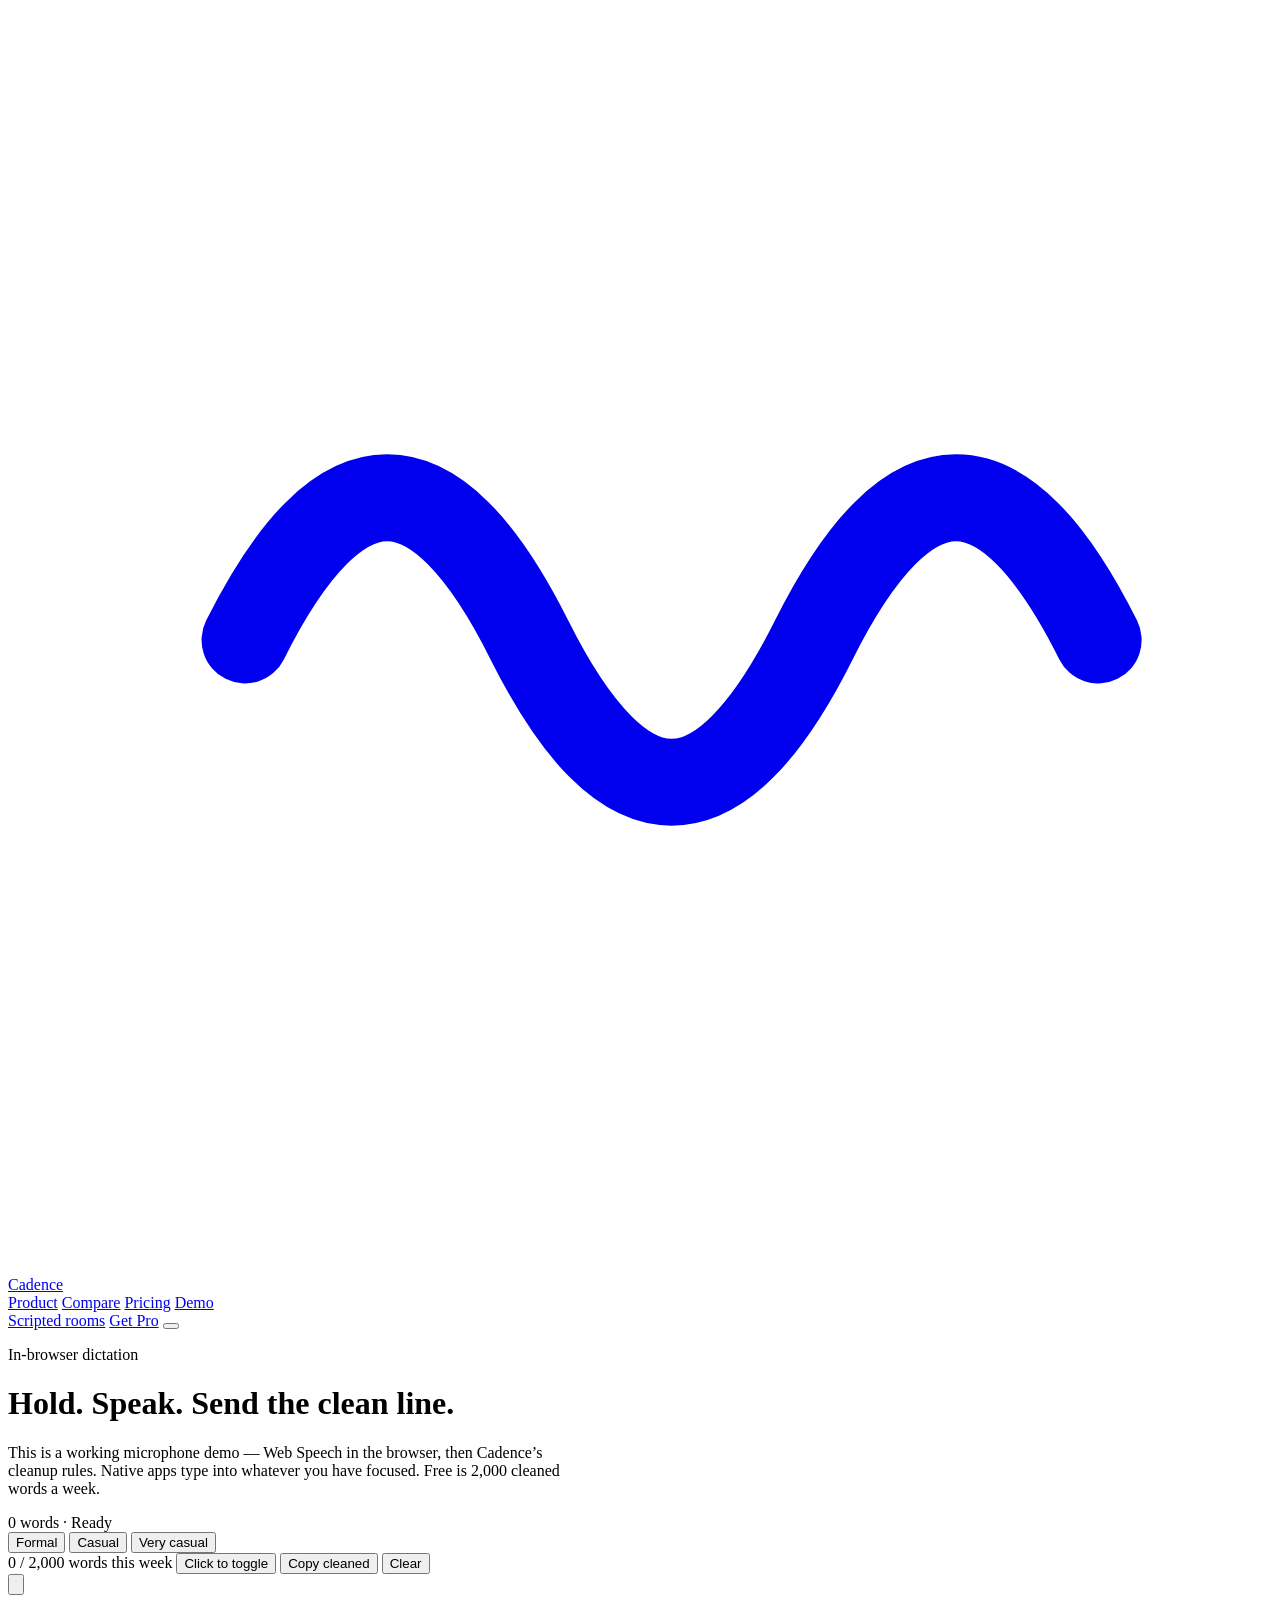
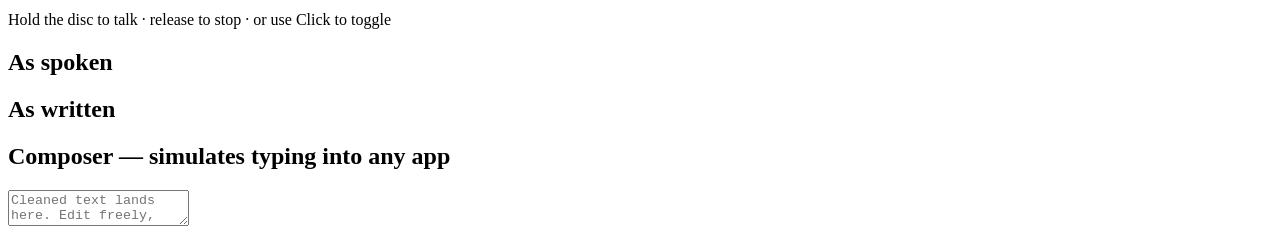
==== app.html @ e3aa8e5d "Add Cadence app, demo, and checkout pages" ====
<!DOCTYPE html>
<html lang="en">
<head>
  <meta charset="utf-8" />
  <meta name="viewport" content="width=device-width, initial-scale=1" />
  <title>Cadence App — Hold to talk</title>
  <meta name="description" content="Hold to talk. Cadence cleans filler, corrections, and repeats, then types the line you meant." />
  <link rel="icon" href="favicon.svg" type="image/svg+xml" />
  <link rel="preconnect" href="https://fonts.googleapis.com" />
  <link rel="preconnect" href="https://fonts.gstatic.com" crossorigin />
  <link href="https://fonts.googleapis.com/css2?family=Fraunces:ital,opsz,wght@0,9..144,400;0,9..144,500;1,9..144,400;1,9..144,520&family=Outfit:wght@300;400;500;560;600&display=swap" rel="stylesheet" />
  <link rel="stylesheet" href="styles.css" />
</head>
<body class="app-body">
  <header class="nav" id="nav">
    <div class="nav-inner">
      <a class="brand" href="index.html">
        <svg class="brand-mark" viewBox="0 0 32 32" fill="none" aria-hidden="true"><path d="M6 16c2.4-4.8 4.8-4.8 7.2 0s4.8 4.8 7.2 0 4.8-4.8 7.2 0" stroke="currentColor" stroke-width="2.2" stroke-linecap="round"/></svg>
        Cadence
      </a>
      <nav class="nav-links">
        <a href="index.html#product">Product</a>
        <a href="compare.html">Compare</a>
        <a href="pricing.html">Pricing</a>
        <a href="demo.html">Demo</a>
      </nav>
      <div class="nav-cta">
        <a class="btn btn-ghost btn-sm" href="demo.html">Scripted rooms</a>
        <a class="btn btn-ink btn-sm" href="checkout.html">Get Pro</a>
        <button class="nav-toggle" type="button" aria-label="Menu"><span></span></button>
      </div>
    </div>
  </header>

  <div class="app-shell">
    <div class="app-head">
      <div>
        <p class="kicker">In-browser dictation</p>
        <h1>Hold. Speak. Send the clean line.</h1>
        <p class="muted" style="margin-top:8px;max-width:36rem">This is a working microphone demo — Web Speech in the browser, then Cadence’s cleanup rules. Native apps type into whatever you have focused. Free is 2,000 cleaned words a week.</p>
      </div>
      <div class="stats"><span id="word-count">0 words</span> · <span id="app-status">Ready</span></div>
    </div>

    <div id="app-banner" class="banner" hidden></div>

    <div class="app-toolbar">
      <div class="tone-pills">
        <button type="button" data-app-tone="formal">Formal</button>
        <button type="button" class="is-on" data-app-tone="casual">Casual</button>
        <button type="button" data-app-tone="very">Very casual</button>
      </div>
      <div class="toolbar-end">
        <span class="plan-chip" id="plan-chip" aria-live="polite">0 / 2,000 words this week</span>
        <button class="btn btn-ghost btn-sm" id="toggle-listen" type="button">Click to toggle</button>
        <button class="btn btn-ghost btn-sm" id="copy-btn" type="button">Copy cleaned</button>
        <button class="btn btn-ghost btn-sm" id="clear-btn" type="button">Clear</button>
      </div>
    </div>

    <div class="mic-wrap">
      <button class="mic" id="mic" type="button" aria-label="Hold to talk">
        <svg viewBox="0 0 24 24" fill="none" stroke="currentColor" stroke-width="1.7">
          <rect x="9" y="3" width="6" height="11" rx="3"/>
          <path d="M5 11a7 7 0 0 0 14 0"/>
          <path d="M12 18v3"/>
        </svg>
      </button>
      <p class="fine">Hold the disc to talk · release to stop · or use Click to toggle</p>
    </div>

    <div class="app-grid">
      <section class="pane">
        <h2>As spoken</h2>
        <div id="raw-out" class="out"></div>
      </section>
      <section class="pane">
        <h2>As written</h2>
        <div id="clean-out" class="out"></div>
      </section>
    </div>

    <section class="pane" style="margin-top:16px">
      <h2>Composer — simulates typing into any app</h2>
      <textarea id="composer" class="composer" placeholder="Cleaned text lands here. Edit freely, then copy."></textarea>
    </section>
  </div>

  <dialog id="paywall" class="paywall" aria-labelledby="paywall-title">
    <button type="button" class="paywall-close" id="paywall-close" aria-label="Close">×</button>
    <p class="kicker">Free plan</p>
    <h2 id="paywall-title">You've used this week's free words</h2>
    <p class="paywall-body" id="paywall-body">The 2,000-word weekly allowance is used up. The counter resets next Monday. Start a 14-day Pro trial or go to checkout — both unlock unlimited dictation.</p>
    <p class="paywall-remain" id="paywall-remain"></p>
    <div class="paywall-actions">
      <button type="button" class="btn btn-ink" id="paywall-trial">Start 14-day Pro trial</button>
      <a class="btn btn-ghost" id="paywall-checkout" href="checkout.html">Go to checkout</a>
    </div>
    <p class="fine" style="margin-top:16px">Trial is local on this browser for now. No card is charged until Stripe is connected.</p>
  </dialog>

  <script src="config.js"></script>
  <script src="billing.js"></script>
  <script src="app.js"></script>
  <script src="site.js"></script>
</body>
</html>
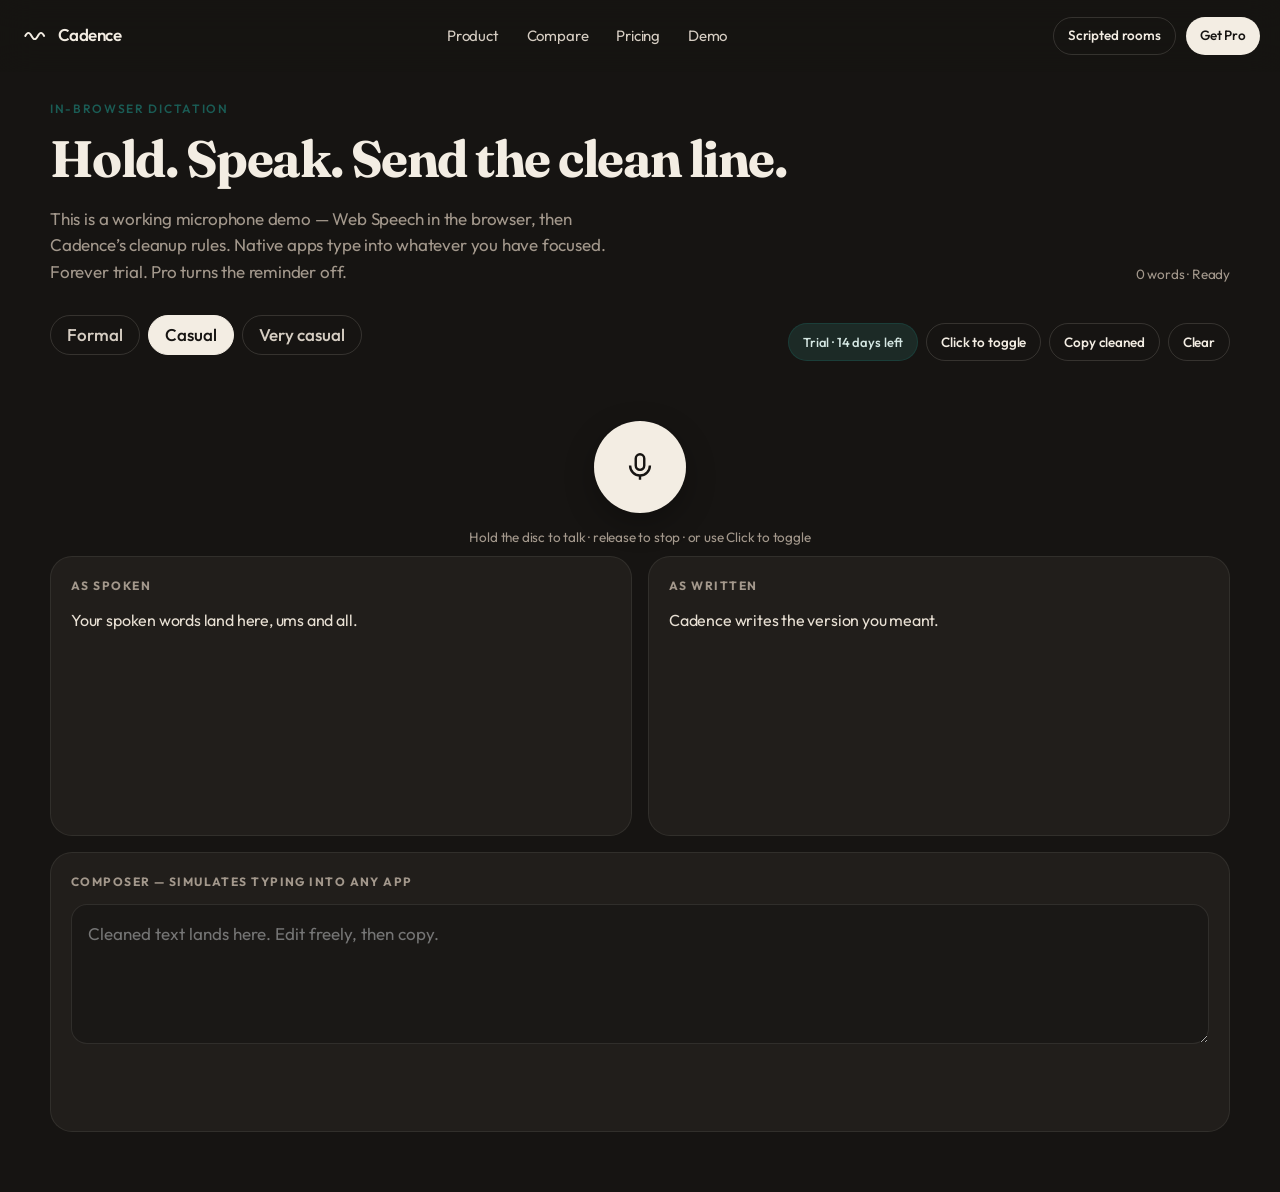
==== commit e0db13f7: "chore: save XPS13 Cadence desktop copy before laptop format" ====
--- a/app.html
+++ b/app.html
@@ -37,7 +37,7 @@
       <div>
         <p class="kicker">In-browser dictation</p>
         <h1>Hold. Speak. Send the clean line.</h1>
-        <p class="muted" style="margin-top:8px;max-width:36rem">This is a working microphone demo — Web Speech in the browser, then Cadence’s cleanup rules. Native apps type into whatever you have focused. Free is 2,000 cleaned words a week.</p>
+        <p class="muted" style="margin-top:8px;max-width:36rem">This is a working microphone demo — Web Speech in the browser, then Cadence’s cleanup rules. Native apps type into whatever you have focused. Forever trial. Pro turns the reminder off.</p>
       </div>
       <div class="stats"><span id="word-count">0 words</span> · <span id="app-status">Ready</span></div>
     </div>
@@ -51,7 +51,7 @@
         <button type="button" data-app-tone="very">Very casual</button>
       </div>
       <div class="toolbar-end">
-        <span class="plan-chip" id="plan-chip" aria-live="polite">0 / 2,000 words this week</span>
+        <span class="plan-chip" id="plan-chip" aria-live="polite">Trial · unlimited</span>
         <button class="btn btn-ghost btn-sm" id="toggle-listen" type="button">Click to toggle</button>
         <button class="btn btn-ghost btn-sm" id="copy-btn" type="button">Copy cleaned</button>
         <button class="btn btn-ghost btn-sm" id="clear-btn" type="button">Clear</button>
@@ -88,15 +88,15 @@
 
   <dialog id="paywall" class="paywall" aria-labelledby="paywall-title">
     <button type="button" class="paywall-close" id="paywall-close" aria-label="Close">×</button>
-    <p class="kicker">Free plan</p>
-    <h2 id="paywall-title">You've used this week's free words</h2>
-    <p class="paywall-body" id="paywall-body">The 2,000-word weekly allowance is used up. The counter resets next Monday. Start a 14-day Pro trial or go to checkout — both unlock unlimited dictation.</p>
+    <p class="kicker">Reminder</p>
+    <h2 id="paywall-title">Your Cadence trial has ended</h2>
+    <p class="paywall-body" id="paywall-body">You can keep talking. Nothing is locked. Pro just turns off this reminder.</p>
     <p class="paywall-remain" id="paywall-remain"></p>
     <div class="paywall-actions">
-      <button type="button" class="btn btn-ink" id="paywall-trial">Start 14-day Pro trial</button>
-      <a class="btn btn-ghost" id="paywall-checkout" href="checkout.html">Go to checkout</a>
+      <button type="button" class="btn btn-ink" id="paywall-dismiss">Close — keep using</button>
+      <a class="btn btn-ghost" id="paywall-checkout" href="checkout.html">Buy Pro</a>
     </div>
-    <p class="fine" style="margin-top:16px">Trial is local on this browser for now. No card is charged until Stripe is connected.</p>
+    <p class="fine" style="margin-top:16px">Close this anytime. The mic still works.</p>
   </dialog>
 
   <script src="config.js"></script>
--- a/styles.css
+++ b/styles.css
@@ -0,0 +1,1132 @@
+/* Cadence — warm editorial marketing + product chrome */
+:root {
+  --page: #F3EDE3;
+  --page-2: #EBE4D6;
+  --ink: #1B1916;
+  --ink-soft: #3A352F;
+  --muted: #6E675E;
+  --faint: #968E84;
+  --sand: #E7DFD0;
+  --sand-2: #DDD4C3;
+  --card: #F8F3EA;
+  --line: rgba(27, 25, 22, 0.1);
+  --line-strong: rgba(27, 25, 22, 0.16);
+  --accent: #1A5C55;
+  --accent-ink: #0E3A36;
+  --accent-soft: #D4E6E2;
+  --live: #1A5C55;
+  --shadow: 0 20px 50px rgba(27, 25, 22, 0.08);
+  --shadow-sm: 0 8px 24px rgba(27, 25, 22, 0.06);
+  --radius: 28px;
+  --radius-sm: 16px;
+  --font-serif: "Fraunces", "Source Serif 4", Georgia, serif;
+  --font-sans: "Outfit", "DM Sans", system-ui, sans-serif;
+  --nav-h: 72px;
+}
+
+*, *::before, *::after { box-sizing: border-box; margin: 0; padding: 0; }
+html { scroll-behavior: smooth; }
+html, body { min-height: 100%; }
+body {
+  background: var(--page);
+  color: var(--ink);
+  font-family: var(--font-sans);
+  font-size: 17px;
+  line-height: 1.55;
+  letter-spacing: -0.011em;
+  -webkit-font-smoothing: antialiased;
+  text-rendering: optimizeLegibility;
+}
+img, svg { display: block; max-width: 100%; }
+a { color: inherit; text-decoration: none; }
+button, input, textarea, select { font: inherit; color: inherit; }
+button { cursor: pointer; border: 0; background: none; }
+ul, ol { list-style: none; }
+
+.wrap { width: min(1180px, calc(100% - 48px)); margin-inline: auto; }
+.wrap-wide { width: min(1280px, calc(100% - 40px)); margin-inline: auto; }
+
+/* Type */
+.display {
+  font-family: var(--font-serif);
+  font-weight: 450;
+  letter-spacing: -0.03em;
+  line-height: 0.98;
+}
+.display em, .italic { font-style: italic; font-weight: 420; }
+.kicker {
+  font-size: 12px;
+  font-weight: 560;
+  letter-spacing: 0.14em;
+  text-transform: uppercase;
+  color: var(--accent);
+}
+.lede { color: var(--ink-soft); font-size: 1.15rem; max-width: 38rem; }
+.muted { color: var(--muted); }
+.faint { color: var(--faint); }
+
+/* Promo */
+.promo {
+  background: var(--ink);
+  color: #F3EDE3;
+  text-align: center;
+  font-size: 13.5px;
+  letter-spacing: 0.01em;
+  padding: 10px 20px;
+}
+.promo a { text-decoration: underline; text-underline-offset: 3px; color: #D4E6E2; }
+
+/* Nav */
+.nav {
+  position: sticky; top: 0; z-index: 40;
+  height: var(--nav-h);
+  display: flex; align-items: center;
+  backdrop-filter: blur(16px);
+  background: color-mix(in srgb, var(--page) 82%, transparent);
+  border-bottom: 1px solid transparent;
+}
+.nav.is-scrolled { border-bottom-color: var(--line); }
+.nav-inner {
+  width: min(1280px, calc(100% - 40px));
+  margin: 0 auto;
+  display: flex; align-items: center; justify-content: space-between;
+  gap: 24px;
+}
+.brand { display: flex; align-items: center; gap: 10px; font-weight: 560; letter-spacing: -0.03em; }
+.brand-mark { width: 28px; height: 28px; }
+.nav-links { display: flex; align-items: center; gap: 28px; font-size: 15px; color: var(--ink-soft); }
+.nav-links a:hover { color: var(--ink); }
+.nav-cta { display: flex; align-items: center; gap: 10px; }
+.nav-toggle { display: none; width: 42px; height: 42px; border-radius: 999px; border: 1px solid var(--line-strong); }
+.nav-toggle span, .nav-toggle span::before, .nav-toggle span::after {
+  display: block; width: 16px; height: 1.5px; background: var(--ink); position: relative; margin: 0 auto;
+}
+.nav-toggle span::before, .nav-toggle span::after { content: ""; position: absolute; left: 0; }
+.nav-toggle span::before { top: -5px; }
+.nav-toggle span::after { top: 5px; }
+
+/* Buttons */
+.btn {
+  display: inline-flex; align-items: center; justify-content: center; gap: 8px;
+  height: 48px; padding: 0 22px; border-radius: 999px;
+  font-size: 15px; font-weight: 530; letter-spacing: -0.01em;
+  transition: transform .2s ease, background .2s ease, color .2s ease, box-shadow .2s ease;
+  white-space: nowrap;
+}
+.btn:hover { transform: translateY(-1px); }
+.btn-ink { background: var(--ink); color: var(--page); }
+.btn-ink:hover { background: #000; }
+.btn-ghost { background: transparent; color: var(--ink); border: 1px solid var(--line-strong); }
+.btn-ghost:hover { background: rgba(27,25,22,0.04); }
+.btn-accent { background: var(--accent); color: #F6F3EC; }
+.btn-lg { height: 54px; padding: 0 26px; font-size: 16px; }
+.btn-sm { height: 38px; padding: 0 14px; font-size: 13.5px; }
+
+/* Hero */
+.hero { padding: 72px 0 40px; }
+.hero-grid {
+  display: grid;
+  grid-template-columns: 1fr;
+  gap: 48px;
+}
+.hero h1 {
+  font-size: clamp(3.4rem, 9vw, 7.4rem);
+  max-width: 14ch;
+}
+.hero h1 .line { display: block; }
+.hero-sub {
+  margin-top: 28px;
+  font-size: clamp(1.1rem, 2vw, 1.28rem);
+  color: var(--ink-soft);
+  max-width: 36rem;
+}
+.hero-meta { margin-top: 22px; display: flex; flex-wrap: wrap; gap: 10px 18px; align-items: center; color: var(--muted); font-size: 14.5px; }
+.platforms { display: flex; gap: 10px; flex-wrap: wrap; }
+.chip {
+  display: inline-flex; align-items: center; gap: 6px;
+  height: 30px; padding: 0 11px; border-radius: 999px;
+  background: var(--sand); color: var(--ink-soft); font-size: 12.5px; font-weight: 500;
+}
+.hero-actions { margin-top: 32px; display: flex; flex-wrap: wrap; gap: 12px; align-items: center; }
+.fine { font-size: 13.5px; color: var(--muted); }
+
+/* Live stage */
+.stage {
+  margin: 28px auto 20px;
+  background: var(--card);
+  border: 1px solid var(--line);
+  border-radius: 32px;
+  box-shadow: var(--shadow);
+  overflow: hidden;
+}
+.stage-bar {
+  display: flex; align-items: center; justify-content: space-between;
+  padding: 16px 22px; border-bottom: 1px solid var(--line);
+  font-size: 13px; color: var(--muted);
+}
+.live-dot {
+  width: 8px; height: 8px; border-radius: 50%; background: var(--accent);
+  box-shadow: 0 0 0 0 rgba(26,92,85,0.55);
+  animation: pulse 1.6s ease-out infinite;
+}
+@keyframes pulse {
+  0% { box-shadow: 0 0 0 0 rgba(26,92,85,0.45); }
+  70% { box-shadow: 0 0 0 10px rgba(26,92,85,0); }
+  100% { box-shadow: 0 0 0 0 rgba(26,92,85,0); }
+}
+.live-tag { display: inline-flex; align-items: center; gap: 8px; font-weight: 560; color: var(--accent); letter-spacing: 0.08em; text-transform: uppercase; font-size: 11px; }
+.stage-grid { display: grid; grid-template-columns: 1fr 1fr; min-height: 280px; }
+.stage-col { padding: 28px 30px 34px; }
+.stage-col + .stage-col { border-left: 1px solid var(--line); background: #FBF7F0; }
+.stage-label { font-size: 12px; font-weight: 560; letter-spacing: 0.1em; text-transform: uppercase; color: var(--faint); margin-bottom: 14px; }
+.stage-text { font-size: 1.05rem; line-height: 1.65; color: var(--ink-soft); min-height: 8.5em; }
+.stage-text.is-raw { color: #7A7268; }
+.stage-text.is-clean { color: var(--ink); font-family: var(--font-serif); font-size: 1.2rem; line-height: 1.5; }
+.caret { display: inline-block; width: 1px; height: 1em; background: var(--accent); margin-left: 1px; animation: blink 1s step-end infinite; vertical-align: text-bottom; }
+@keyframes blink { 50% { opacity: 0; } }
+.hl-fill { background: #F3D9C8; color: inherit; border-radius: 3px; }
+.hl-corr { background: #DCE8C8; color: inherit; border-radius: 3px; }
+.hl-rep { background: #D7E4F0; color: inherit; border-radius: 3px; }
+
+/* Logo wall */
+.logos { padding: 56px 0 24px; }
+.logos p { text-align: center; color: var(--muted); font-size: 13.5px; margin-bottom: 22px; }
+.logo-row {
+  display: flex; flex-wrap: wrap; justify-content: center; gap: 12px 28px;
+  align-items: center;
+}
+.wordmark {
+  font-weight: 560; letter-spacing: -0.04em; color: var(--ink);
+  opacity: 0.42; font-size: 22px; user-select: none;
+}
+.wordmark:nth-child(2) { font-family: var(--font-serif); font-style: italic; font-weight: 450; letter-spacing: -0.02em; }
+.wordmark:nth-child(3) { letter-spacing: 0.18em; text-transform: uppercase; font-size: 13px; font-weight: 620; }
+.wordmark:nth-child(4) { font-weight: 300; letter-spacing: 0.02em; }
+.wordmark:nth-child(5) { font-family: var(--font-serif); font-weight: 600; }
+.wordmark:nth-child(6) { letter-spacing: 0.28em; text-transform: uppercase; font-size: 12px; }
+.wordmark:nth-child(7) { font-style: italic; font-weight: 400; }
+.wordmark:nth-child(8) { font-weight: 700; letter-spacing: -0.06em; }
+
+/* Sections */
+section { padding: 96px 0; }
+.section-head { max-width: 20em; margin-bottom: 40px; }
+.section-head h2 {
+  font-family: var(--font-serif);
+  font-size: clamp(2.4rem, 5.6vw, 4.4rem);
+  letter-spacing: -0.03em;
+  line-height: 1.02;
+  font-weight: 450;
+}
+.section-head p { margin-top: 16px; color: var(--muted); font-size: 1.08rem; max-width: 34rem; }
+
+/* Speed */
+.speed { background: var(--page-2); border-radius: 40px; margin: 24px auto; padding: 80px 0; }
+.speed-grid { display: grid; grid-template-columns: 1fr 1fr; gap: 20px; }
+.speed-card {
+  background: var(--card);
+  border: 1px solid var(--line);
+  border-radius: 24px;
+  padding: 28px;
+  min-height: 340px;
+  display: flex; flex-direction: column;
+}
+.speed-card header { display: flex; justify-content: space-between; align-items: baseline; margin-bottom: 18px; }
+.speed-card h3 { font-size: 15px; font-weight: 560; }
+.wpm { font-family: var(--font-serif); font-size: 2.4rem; letter-spacing: -0.04em; }
+.wpm small { font-size: 0.95rem; color: var(--muted); font-family: var(--font-sans); margin-left: 6px; }
+.speed-stream {
+  flex: 1; overflow: hidden; color: var(--ink-soft); font-size: 15.5px; line-height: 1.7;
+  mask-image: linear-gradient(to bottom, #000 60%, transparent);
+}
+.speed-card.is-voice { background: var(--ink); color: var(--page); border-color: transparent; }
+.speed-card.is-voice .speed-stream { color: #E8E0D2; }
+.speed-card.is-voice .wpm small { color: #B8AFA3; }
+
+/* Cleanup */
+.cleanup-card {
+  background: var(--card);
+  border: 1px solid var(--line);
+  border-radius: 28px;
+  padding: 8px;
+  box-shadow: var(--shadow-sm);
+}
+.cleanup-inner { display: grid; grid-template-columns: 1.1fr 0.9fr; gap: 0; }
+.cleanup-raw, .cleanup-out { padding: 28px 30px; }
+.cleanup-out { background: #FBF7F0; border-radius: 22px; }
+.chips { display: flex; flex-wrap: wrap; gap: 8px; margin: 18px 0 0; }
+.flag {
+  display: inline-flex; align-items: center; gap: 6px;
+  height: 30px; padding: 0 11px; border-radius: 999px;
+  font-size: 12.5px; font-weight: 530; background: var(--sand);
+}
+.flag.on { background: var(--accent-soft); color: var(--accent-ink); }
+
+/* Pillars */
+.pillars { display: grid; grid-template-columns: repeat(3, 1fr); gap: 18px; }
+.pillar {
+  background: var(--card);
+  border: 1px solid var(--line);
+  border-radius: 24px;
+  padding: 26px 24px 28px;
+  min-height: 280px;
+}
+.pillar h3 {
+  font-family: var(--font-serif);
+  font-size: 1.7rem;
+  font-weight: 450;
+  letter-spacing: -0.03em;
+  margin: 8px 0 10px;
+}
+.pillar p { color: var(--muted); font-size: 15.5px; }
+.mini-demo {
+  margin-top: 20px; padding: 14px 16px; border-radius: 14px;
+  background: var(--sand); font-size: 13.5px; line-height: 1.5; color: var(--ink-soft); min-height: 5.6em;
+}
+
+/* Personalization */
+.tone-panel {
+  background: var(--card);
+  border: 1px solid var(--line);
+  border-radius: 28px;
+  padding: 28px;
+}
+.tone-pills { display: flex; gap: 8px; flex-wrap: wrap; margin: 8px 0 22px; }
+.tone-pills button {
+  height: 40px; padding: 0 16px; border-radius: 999px;
+  border: 1px solid var(--line-strong); color: var(--ink-soft); font-weight: 520;
+}
+.tone-pills button.is-on { background: var(--ink); color: var(--page); border-color: var(--ink); }
+.tone-sample {
+  font-family: var(--font-serif);
+  font-size: clamp(1.4rem, 3vw, 2rem);
+  line-height: 1.35;
+  letter-spacing: -0.02em;
+  min-height: 3.2em;
+}
+.cards-3 { display: grid; grid-template-columns: repeat(3, 1fr); gap: 16px; margin-top: 18px; }
+.soft-card {
+  background: var(--card);
+  border: 1px solid var(--line);
+  border-radius: 22px;
+  padding: 22px;
+}
+.soft-card h3 { font-size: 1.15rem; margin: 8px 0 8px; letter-spacing: -0.02em; }
+.soft-card p { color: var(--muted); font-size: 15px; }
+.lang-pills { display: flex; flex-wrap: wrap; gap: 6px; margin-top: 14px; }
+.lang-pills span { font-size: 12px; padding: 5px 9px; border-radius: 999px; background: var(--sand); color: var(--ink-soft); }
+
+/* Privacy */
+.privacy-band {
+  background: var(--ink);
+  color: #F3EDE3;
+  border-radius: 40px;
+  padding: 80px 0;
+}
+.privacy-band h2 { color: #F3EDE3; }
+.privacy-band .section-head p { color: #C9C0B4; }
+.privacy-grid { display: grid; grid-template-columns: repeat(3, 1fr); gap: 16px; }
+.privacy-grid article {
+  background: rgba(243,237,227,0.05);
+  border: 1px solid rgba(243,237,227,0.1);
+  border-radius: 20px;
+  padding: 22px;
+}
+.privacy-grid h3 { font-size: 1.1rem; margin-bottom: 8px; }
+.privacy-grid p { color: #C9C0B4; font-size: 15px; }
+
+/* Quotes */
+.quotes { display: grid; grid-template-columns: repeat(2, 1fr); gap: 16px; }
+.quote {
+  background: var(--card);
+  border: 1px solid var(--line);
+  border-radius: 24px;
+  padding: 28px;
+}
+.quote blockquote {
+  font-family: var(--font-serif);
+  font-size: 1.45rem;
+  line-height: 1.3;
+  letter-spacing: -0.025em;
+}
+.quote footer { margin-top: 22px; color: var(--muted); font-size: 14px; }
+.quote footer strong { display: block; color: var(--ink); font-size: 15px; }
+
+/* FAQ */
+.faq-list { max-width: 820px; }
+.faq-item { border-bottom: 1px solid var(--line-strong); }
+.faq-item button {
+  width: 100%; text-align: left;
+  display: flex; justify-content: space-between; gap: 24px; align-items: center;
+  padding: 22px 4px; font-size: 1.15rem; letter-spacing: -0.02em;
+}
+.faq-item button span { color: var(--faint); font-size: 22px; line-height: 1; }
+.faq-item .ans { display: none; padding: 0 4px 22px; color: var(--muted); max-width: 62ch; }
+.faq-item.is-open .ans { display: block; }
+.faq-item.is-open button span { transform: rotate(45deg); }
+
+/* CTA band */
+.cta-band { text-align: center; padding: 100px 0 80px; }
+.cta-band h2 {
+  font-family: var(--font-serif);
+  font-size: clamp(2.6rem, 6vw, 5rem);
+  letter-spacing: -0.035em;
+  line-height: 1;
+  margin: 12px 0 18px;
+}
+.cta-actions { display: flex; justify-content: center; gap: 12px; flex-wrap: wrap; margin-top: 28px; }
+
+/* Footer */
+.footer { border-top: 1px solid var(--line); padding: 48px 0 36px; color: var(--muted); font-size: 14.5px; }
+.footer-grid { display: flex; justify-content: space-between; gap: 32px; flex-wrap: wrap; }
+.footer nav { display: flex; gap: 18px; flex-wrap: wrap; }
+.footer a:hover { color: var(--ink); }
+
+/* Pricing */
+.price-hero { padding: 72px 0 20px; text-align: center; }
+.price-hero h1 {
+  font-family: var(--font-serif);
+  font-size: clamp(3rem, 7vw, 5.6rem);
+  letter-spacing: -0.035em; line-height: 0.98;
+}
+.bill-toggle {
+  display: inline-flex; padding: 4px; background: var(--sand); border-radius: 999px; margin: 28px 0 8px;
+}
+.bill-toggle button { height: 40px; padding: 0 16px; border-radius: 999px; color: var(--muted); font-weight: 530; }
+.bill-toggle button.is-on { background: var(--ink); color: var(--page); }
+.save-note { color: var(--accent); font-size: 13.5px; font-weight: 530; }
+.price-grid { display: grid; grid-template-columns: repeat(3, 1fr); gap: 16px; margin-top: 36px; }
+.price-card {
+  background: var(--card);
+  border: 1px solid var(--line);
+  border-radius: 26px;
+  padding: 28px 26px 26px;
+  display: flex; flex-direction: column;
+  min-height: 540px;
+}
+.price-card.is-featured { background: var(--ink); color: var(--page); border-color: transparent; }
+.price-card.is-featured p, .price-card.is-featured li { color: #C9C0B4; }
+.price-card .who { font-size: 13.5px; color: var(--muted); margin-bottom: 18px; }
+.price-card.is-featured .who { color: #B8AFA3; }
+.price-card .amt {
+  font-family: var(--font-serif);
+  font-size: 3.2rem; letter-spacing: -0.04em; line-height: 1;
+}
+.price-card .amt small { font-size: 1rem; font-family: var(--font-sans); color: var(--muted); }
+.price-card ul { margin: 22px 0 28px; display: grid; gap: 10px; font-size: 15px; color: var(--ink-soft); }
+.price-card li { padding-left: 18px; position: relative; }
+.price-card li::before { content: ""; position: absolute; left: 0; top: 0.55em; width: 7px; height: 7px; border-radius: 50%; background: var(--accent); }
+.price-card .btn { margin-top: auto; width: 100%; }
+.price-card.is-featured .btn-ink { background: var(--page); color: var(--ink); }
+
+.compare-table { width: 100%; border-collapse: collapse; margin-top: 20px; font-size: 14.5px; }
+.compare-table th, .compare-table td { padding: 14px 12px; text-align: left; border-bottom: 1px solid var(--line); vertical-align: top; }
+.compare-table th { font-weight: 530; color: var(--muted); }
+.compare-table td:first-child { color: var(--ink-soft); width: 36%; }
+.yes { color: var(--accent-ink); font-weight: 560; }
+.no { color: var(--faint); }
+
+.roi {
+  background: var(--card);
+  border: 1px solid var(--line);
+  border-radius: 28px;
+  padding: 32px;
+  display: grid;
+  grid-template-columns: 1fr 1fr;
+  gap: 28px;
+  align-items: center;
+}
+.roi label { display: block; font-size: 13.5px; color: var(--muted); margin-bottom: 8px; }
+.roi input[type="range"] { width: 100%; accent-color: var(--accent); }
+.roi-stat { font-family: var(--font-serif); font-size: 2.6rem; letter-spacing: -0.04em; }
+.roi-stat small { display: block; font-family: var(--font-sans); font-size: 14px; color: var(--muted); margin-top: 4px; }
+
+/* Legal */
+.legal { padding: 80px 0 100px; max-width: 720px; }
+.legal h1 { font-family: var(--font-serif); font-size: clamp(2.4rem, 5vw, 3.6rem); letter-spacing: -0.03em; margin-bottom: 16px; }
+.legal h2 { font-family: var(--font-serif); font-size: 1.6rem; margin: 32px 0 10px; }
+.legal p { color: var(--ink-soft); margin-bottom: 14px; }
+
+/* Compare page */
+.diff { display: grid; grid-template-columns: 1fr 1fr; gap: 16px; }
+.diff article { background: var(--card); border: 1px solid var(--line); border-radius: 22px; padding: 24px; }
+.diff h3 { font-family: var(--font-serif); font-size: 1.6rem; margin-bottom: 10px; }
+
+/* Demo rooms */
+.rooms-nav { display: flex; gap: 8px; flex-wrap: wrap; margin: 20px 0 24px; }
+.rooms-nav button {
+  height: 40px; padding: 0 14px; border-radius: 999px; border: 1px solid var(--line-strong);
+  color: var(--ink-soft); font-size: 14px;
+}
+.rooms-nav button.is-on { background: var(--ink); color: var(--page); border-color: var(--ink); }
+.room-stage { display: none; }
+.room-stage.is-on { display: block; }
+.hold-hint { margin-top: 16px; color: var(--muted); font-size: 14px; }
+
+/* App chrome (darker product) */
+body.app-body {
+  background: #161412;
+  color: #F3EDE3;
+  --page: #161412;
+  --card: #211E1B;
+  --sand: #2A2622;
+  --ink: #F3EDE3;
+  --ink-soft: #D5CDC2;
+  --muted: #A3988C;
+  --line: rgba(243,237,227,0.08);
+  --line-strong: rgba(243,237,227,0.14);
+}
+body.app-body .nav { background: rgba(22,20,18,0.8); }
+body.app-body .btn-ink { background: #F3EDE3; color: #161412; }
+body.app-body .btn-ghost { color: #F3EDE3; }
+.app-shell { width: min(1180px, calc(100% - 32px)); margin: 28px auto 60px; }
+.app-head { display: flex; justify-content: space-between; align-items: end; gap: 20px; margin-bottom: 22px; }
+.app-head h1 { font-family: var(--font-serif); font-size: clamp(2.2rem, 4vw, 3.2rem); letter-spacing: -0.03em; }
+.app-grid { display: grid; grid-template-columns: 1fr 1fr; gap: 16px; }
+.pane {
+  background: #211E1B;
+  border: 1px solid rgba(243,237,227,0.08);
+  border-radius: 22px;
+  padding: 20px;
+  min-height: 280px;
+}
+.pane h2 { font-size: 12px; letter-spacing: 0.12em; text-transform: uppercase; color: #A3988C; margin-bottom: 12px; }
+.pane pre, .pane .out {
+  white-space: pre-wrap; word-break: break-word;
+  font-family: var(--font-sans); font-size: 16px; line-height: 1.6; color: #E8E0D4; min-height: 8em;
+}
+.composer {
+  width: 100%; min-height: 140px; resize: vertical;
+  background: #1A1816; border: 1px solid rgba(243,237,227,0.1);
+  border-radius: 16px; padding: 16px; color: #F3EDE3; outline: none;
+}
+.mic-wrap { display: flex; flex-direction: column; align-items: center; gap: 14px; padding: 28px 0 8px; }
+.mic {
+  width: 92px; height: 92px; border-radius: 50%;
+  background: #F3EDE3; color: #161412;
+  display: grid; place-items: center;
+  box-shadow: 0 10px 30px rgba(0,0,0,0.28);
+  transition: transform .15s ease, background .15s ease, box-shadow .15s ease;
+}
+.mic svg { width: 34px; height: 34px; }
+.mic.is-hot {
+  background: var(--accent); color: #F3EDE3;
+  transform: scale(1.04);
+  box-shadow: 0 0 0 10px rgba(26,92,85,0.22), 0 10px 30px rgba(0,0,0,0.3);
+}
+.app-toolbar { display: flex; flex-wrap: wrap; gap: 10px; align-items: center; justify-content: space-between; margin: 16px 0; }
+.banner {
+  border-radius: 16px; padding: 14px 16px; margin-bottom: 16px;
+  background: #2A221C; border: 1px solid rgba(243,180,140,0.2); color: #E8D5C4; font-size: 14.5px;
+}
+.banner.ok { background: #1C2A26; border-color: rgba(26,92,85,0.35); color: #D4E6E2; }
+.stats { font-size: 13.5px; color: #A3988C; }
+
+/* Download */
+.dl-grid { display: grid; grid-template-columns: repeat(4, 1fr); gap: 14px; }
+.dl-card {
+  background: var(--card); border: 1px solid var(--line); border-radius: 20px; padding: 22px;
+}
+.dl-card h3 { margin: 8px 0; letter-spacing: -0.02em; }
+.dl-card p { color: var(--muted); font-size: 14.5px; margin-bottom: 16px; }
+
+/* Motion */
+.reveal { opacity: 0; transform: translateY(16px); animation: rise .7s ease forwards; }
+.reveal-2 { animation-delay: .12s; }
+.reveal-3 { animation-delay: .22s; }
+@keyframes rise { to { opacity: 1; transform: none; } }
+
+@media (max-width: 920px) {
+  .stage-grid, .speed-grid, .cleanup-inner, .pillars, .cards-3, .privacy-grid, .quotes, .price-grid, .app-grid, .diff, .roi, .dl-grid {
+    grid-template-columns: 1fr;
+  }
+  .stage-col + .stage-col { border-left: 0; border-top: 1px solid var(--line); }
+  .nav-links { display: none; }
+  .nav-toggle { display: grid; place-items: center; }
+  .nav.is-open .nav-links {
+    display: flex; flex-direction: column; align-items: flex-start;
+    position: absolute; left: 0; right: 0; top: var(--nav-h);
+    background: var(--page); padding: 18px 24px 24px; border-bottom: 1px solid var(--line);
+    gap: 16px;
+  }
+  .hero { padding-top: 40px; }
+  section { padding: 72px 0; }
+  .price-card { min-height: 0; }
+}
+@media (max-width: 640px) {
+  .wrap, .wrap-wide, .nav-inner { width: calc(100% - 28px); }
+  .hero h1 { font-size: 3.1rem; }
+  .nav-cta .btn-ghost { display: none; }
+}
+
+
+/* Plan chip (app toolbar) */
+.toolbar-end { display: flex; gap: 8px; flex-wrap: wrap; align-items: center; }
+.plan-chip {
+  display: inline-flex; align-items: center;
+  height: 38px; padding: 0 14px; border-radius: 999px;
+  background: #2A2622;
+  border: 1px solid rgba(243,237,227,0.12);
+  color: #D5CDC2;
+  font-size: 13px; font-weight: 520; letter-spacing: -0.01em;
+  white-space: nowrap;
+}
+.plan-chip.is-pro {
+  background: #1C2A26;
+  border-color: rgba(26,92,85,0.4);
+  color: #D4E6E2;
+}
+
+/* Paywall — cream editorial card, even on the dark app */
+.paywall {
+  border: 1px solid rgba(27, 25, 22, 0.1);
+  border-radius: 28px;
+  background: #F8F3EA;
+  color: #1B1916;
+  padding: 32px 32px 28px;
+  width: min(460px, calc(100% - 32px));
+  box-shadow: 0 24px 60px rgba(27, 25, 22, 0.2);
+  position: relative;
+}
+.paywall::backdrop {
+  background: rgba(22, 20, 18, 0.62);
+  backdrop-filter: blur(8px);
+}
+.paywall .kicker { color: #1A5C55; }
+.paywall h2 {
+  font-family: var(--font-serif);
+  font-size: 1.85rem;
+  letter-spacing: -0.03em;
+  font-weight: 450;
+  line-height: 1.15;
+  margin: 8px 0 12px;
+  color: #1B1916;
+}
+.paywall-body { color: #3A352F; font-size: 15.5px; line-height: 1.55; }
+.paywall-remain {
+  margin-top: 14px;
+  display: inline-flex;
+  height: 32px; padding: 0 12px; align-items: center;
+  border-radius: 999px;
+  background: #E7DFD0;
+  color: #3A352F;
+  font-size: 13px; font-weight: 530;
+}
+.paywall-actions {
+  display: flex; flex-wrap: wrap; gap: 10px;
+  margin-top: 22px;
+}
+.paywall-actions .btn { flex: 1 1 180px; }
+.paywall .btn-ink,
+body.app-body .paywall .btn-ink {
+  background: #1B1916;
+  color: #F3EDE3;
+}
+.paywall .btn-ghost,
+body.app-body .paywall .btn-ghost {
+  background: transparent;
+  color: #1B1916;
+  border: 1px solid rgba(27, 25, 22, 0.16);
+}
+.paywall .fine { color: #6E675E; }
+.paywall-close {
+  position: absolute; top: 14px; right: 16px;
+  width: 36px; height: 36px; border-radius: 999px;
+  color: #6E675E; font-size: 22px; line-height: 1;
+}
+.paywall-close:hover { background: rgba(27, 25, 22, 0.06); color: #1B1916; }
+
+/* Checkout */
+.checkout-hero .lede { margin-inline: auto; text-align: center; }
+.checkout-grid {
+  display: grid;
+  grid-template-columns: 1fr 1fr;
+  gap: 16px;
+  max-width: 780px;
+  margin: 28px auto 0;
+}
+.checkout-card { min-height: 0; }
+.checkout-note {
+  max-width: 780px;
+  margin: 0 auto 18px;
+  border-radius: 16px;
+  padding: 14px 16px;
+  background: #E7DFD0;
+  border: 1px solid rgba(27, 25, 22, 0.08);
+  color: #3A352F;
+  font-size: 15px;
+  text-align: center;
+}
+.checkout-note.ok {
+  background: #D4E6E2;
+  border-color: rgba(26, 92, 85, 0.22);
+  color: #0E3A36;
+}
+.checkout-fine {
+  max-width: 42rem;
+  margin: 22px auto 0;
+  text-align: center;
+}
+.checkout-fine code {
+  font-size: 12.5px;
+  background: var(--sand);
+  padding: 1px 6px;
+  border-radius: 6px;
+}
+
+@media (max-width: 920px) {
+  .checkout-grid { grid-template-columns: 1fr; }
+}
+
+/* 10-second sell */
+body.sell .promo { display: none; }
+body.sell .nav-links,
+body.sell .nav-toggle { display: none; }
+
+body.sell .sell-hero {
+  min-height: calc(100svh - var(--nav-h));
+  display: flex;
+  flex-direction: column;
+  justify-content: center;
+  align-items: center;
+  gap: 22px;
+  padding: 28px 0 36px;
+  text-align: center;
+}
+body.sell .sell-pitch { width: min(920px, calc(100% - 40px)); }
+body.sell .sell-hero h1 {
+  font-size: clamp(3.8rem, 11vw, 7.6rem);
+  max-width: none;
+  letter-spacing: -0.045em;
+  line-height: 0.92;
+}
+body.sell .sell-hero .hero-actions { margin-top: 22px; justify-content: center; }
+body.sell .sell-fine {
+  margin-top: 12px;
+  font-size: 13.5px;
+  color: var(--muted);
+  letter-spacing: 0.01em;
+}
+
+body.sell .sell-stage-wrap {
+  width: min(1180px, calc(100% - 32px));
+  flex: 0 0 auto;
+  display: flex;
+  min-height: 0;
+}
+body.sell .sell-stage {
+  margin: 4px auto 0;
+  width: 100%;
+  display: flex;
+  flex-direction: column;
+  height: 360px;
+  max-height: 380px;
+  border-radius: 36px;
+  box-shadow: 0 28px 70px rgba(27, 25, 22, 0.1);
+}
+body.sell .sell-stage .stage-bar { display: none; }
+body.sell .sell-stage .stage-grid {
+  flex: 1;
+  min-height: 0;
+  grid-template-columns: 1fr 1fr;
+}
+body.sell .sell-stage .stage-col {
+  padding: 28px 32px 36px;
+  display: flex;
+  flex-direction: column;
+}
+body.sell .sell-stage .stage-label { font-size: 11px; letter-spacing: 0.16em; }
+body.sell .sell-stage .stage-text {
+  flex: 1;
+  font-size: clamp(1.05rem, 1.7vw, 1.35rem);
+  min-height: 0;
+  line-height: 1.55;
+}
+body.sell .sell-stage .stage-text.is-clean {
+  font-size: clamp(1.2rem, 2vw, 1.55rem);
+  line-height: 1.45;
+}
+body.sell .sell-platforms { justify-content: center; gap: 8px; padding-bottom: 4px; }
+body.sell .sell-platforms .chip {
+  height: 28px; padding: 0 10px; font-size: 12px;
+  background: transparent; border: 1px solid var(--line-strong);
+}
+
+body.sell .sell-steps { padding: 56px 0 28px; }
+body.sell .sell-tiles {
+  display: grid;
+  grid-template-columns: repeat(3, 1fr);
+  gap: 14px;
+}
+body.sell .sell-tile {
+  background: var(--card);
+  border: 1px solid var(--line);
+  border-radius: 24px;
+  min-height: 160px;
+  display: flex;
+  flex-direction: column;
+  align-items: center;
+  justify-content: center;
+  gap: 14px;
+}
+body.sell .sell-tile h2 {
+  font-family: var(--font-serif);
+  font-size: 1.8rem;
+  font-weight: 450;
+  letter-spacing: -0.03em;
+}
+body.sell .sell-ico { width: 44px; height: 44px; color: var(--accent); }
+body.sell .sell-ico svg { width: 44px; height: 44px; }
+body.sell .sell-price { text-align: center; padding: 48px 0 80px; }
+body.sell .sell-dollar {
+  font-family: var(--font-serif);
+  font-size: clamp(6.4rem, 18vw, 12rem);
+  letter-spacing: -0.06em;
+  line-height: 0.85;
+  margin-bottom: 22px;
+}
+body.sell .sell-or { margin-top: 16px; font-size: 15px; color: var(--muted); }
+body.sell .sell-or a { text-decoration: underline; text-underline-offset: 3px; }
+body.sell .sell-footer { padding: 28px 0 36px; text-align: center; }
+body.sell .sell-footer nav { justify-content: center; gap: 28px; }
+
+@media (max-width: 920px) {
+  body.sell .sell-hero { min-height: auto; padding-top: 20px; gap: 18px; }
+  body.sell .sell-stage { min-height: 0; }
+  body.sell .sell-stage .stage-grid { grid-template-columns: 1fr; min-height: 0; }
+  body.sell .sell-stage .stage-col + .stage-col { border-left: 0; border-top: 1px solid var(--line); }
+  body.sell .sell-stage .stage-text { min-height: 7.5em; }
+  body.sell .sell-tiles { grid-template-columns: 1fr; }
+  body.sell .sell-tile { min-height: 110px; flex-direction: row; justify-content: flex-start; padding: 0 22px; }
+}
+@media (max-width: 640px) {
+  body.sell .sell-hero h1 { font-size: 3.2rem; }
+  body.sell .sell-dollar { font-size: 5.4rem; }
+}
+
+.price-hero { padding: 28px 0 0; }
+.price-hero + section { padding-top: 12px; padding-bottom: 64px; }
+.price-card .fine { margin-top: 8px; }
+
+/* Homepage hold-to-talk + Windows chrome */
+.btn.is-hot,
+#hold-talk.is-hot,
+#nav-talk.is-hot {
+  background: var(--accent);
+  color: #F3EDE3;
+  box-shadow: 0 0 0 6px rgba(26, 92, 85, 0.18);
+}
+#hold-talk, #nav-talk {
+  user-select: none;
+  -webkit-user-select: none;
+  touch-action: none;
+}
+.talk-status {
+  margin-top: 10px;
+  font-size: 13.5px;
+  color: var(--accent-ink);
+}
+
+body.sell .sell-stage-wrap {
+  flex-direction: column;
+  align-items: center;
+  width: min(720px, calc(100% - 32px));
+}
+
+.win11 {
+  width: 100%;
+  background: #F3F3F3;
+  border: 1px solid rgba(0, 0, 0, 0.08);
+  border-radius: 12px;
+  box-shadow: 0 28px 70px rgba(27, 25, 22, 0.16), 0 2px 0 rgba(255,255,255,0.6) inset;
+  overflow: hidden;
+  text-align: left;
+  color: #1B1A19;
+}
+.win11-title {
+  display: flex;
+  align-items: center;
+  gap: 12px;
+  height: 40px;
+  padding: 0 12px 0 14px;
+  background: linear-gradient(180deg, #FBFBFB 0%, #F0F0F0 100%);
+  border-bottom: 1px solid rgba(0, 0, 0, 0.06);
+}
+.win11-dots {
+  display: flex;
+  gap: 6px;
+  flex: 0 0 auto;
+}
+.win11-dots span {
+  width: 10px;
+  height: 10px;
+  border-radius: 50%;
+  background: #C8C8C8;
+}
+.win11-dots span:nth-child(1) { background: #E36B5B; }
+.win11-dots span:nth-child(2) { background: #E6C15A; }
+.win11-dots span:nth-child(3) { background: #5CB88A; }
+.win11-name {
+  flex: 1;
+  font-size: 13px;
+  font-weight: 530;
+  color: #3B3A38;
+  letter-spacing: -0.01em;
+  white-space: nowrap;
+  overflow: hidden;
+  text-overflow: ellipsis;
+}
+.win11-caps {
+  display: flex;
+  align-items: center;
+  gap: 14px;
+  color: #5A5956;
+}
+.win11-min, .win11-max, .win11-x {
+  display: block;
+  width: 10px;
+  height: 10px;
+  position: relative;
+}
+.win11-min::after {
+  content: "";
+  position: absolute;
+  left: 0; right: 0; top: 5px;
+  height: 1.5px;
+  background: #5A5956;
+}
+.win11-max {
+  border: 1.5px solid #5A5956;
+  border-radius: 1px;
+  width: 9px;
+  height: 9px;
+}
+.win11-x::before, .win11-x::after {
+  content: "";
+  position: absolute;
+  left: 0; top: 4px;
+  width: 12px; height: 1.5px;
+  background: #5A5956;
+}
+.win11-x::before { transform: rotate(45deg); }
+.win11-x::after { transform: rotate(-45deg); }
+
+.win11-thread {
+  background: #FFFFFF;
+  min-height: 168px;
+  padding: 22px 22px 10px;
+}
+.win11-msg {
+  display: flex;
+  gap: 12px;
+  align-items: flex-start;
+}
+.win11-avatar {
+  width: 36px;
+  height: 36px;
+  border-radius: 8px;
+  background: #1A5C55;
+  color: #F3EDE3;
+  display: grid;
+  place-items: center;
+  font-size: 14px;
+  font-weight: 600;
+  flex: 0 0 auto;
+}
+.win11-who {
+  font-size: 14px;
+  font-weight: 600;
+  letter-spacing: -0.015em;
+  margin-bottom: 4px;
+}
+.win11-who time {
+  font-weight: 400;
+  color: #8A857C;
+  font-size: 12px;
+  margin-left: 6px;
+}
+.win11-msg p {
+  font-size: 15px;
+  line-height: 1.45;
+  color: #3A352F;
+}
+
+.win11-compose {
+  padding: 8px 14px 14px;
+  background: #FFFFFF;
+}
+.win11-typed {
+  min-height: 52px;
+  border: 1px solid #E2DED6;
+  border-radius: 8px;
+  padding: 12px 14px;
+  font-size: 15px;
+  line-height: 1.45;
+  color: #1B1916;
+  background: #FBFBFB;
+}
+.win11-typed:empty::before {
+  content: attr(data-placeholder);
+  color: #9A948A;
+}
+
+.cadence-pill {
+  margin-top: -18px;
+  position: relative;
+  z-index: 2;
+  display: inline-flex;
+  align-items: center;
+  gap: 10px;
+  height: 44px;
+  padding: 0 18px 0 14px;
+  border-radius: 999px;
+  background: #161412;
+  color: #F3EDE3;
+  font-size: 13px;
+  font-weight: 520;
+  letter-spacing: -0.01em;
+  box-shadow: 0 12px 28px rgba(22, 20, 18, 0.28);
+}
+.cadence-wave {
+  display: inline-flex;
+  align-items: center;
+  gap: 2px;
+  height: 16px;
+}
+.cadence-wave i {
+  display: block;
+  width: 2px;
+  height: 6px;
+  border-radius: 2px;
+  background: #F3EDE3;
+  animation: wave 1s ease-in-out infinite;
+}
+.cadence-wave i:nth-child(1) { animation-delay: 0s; height: 5px; }
+.cadence-wave i:nth-child(2) { animation-delay: .12s; height: 11px; }
+.cadence-wave i:nth-child(3) { animation-delay: .24s; height: 16px; }
+.cadence-wave i:nth-child(4) { animation-delay: .12s; height: 10px; }
+.cadence-wave i:nth-child(5) { animation-delay: 0s; height: 6px; }
+@keyframes wave {
+  0%, 100% { transform: scaleY(0.55); opacity: 0.7; }
+  50% { transform: scaleY(1); opacity: 1; }
+}
+
+.hero-spoken {
+  margin-top: 14px;
+  max-width: 42rem;
+  font-size: 12.5px;
+  line-height: 1.4;
+  color: var(--faint);
+  min-height: 1.2em;
+  white-space: nowrap;
+  overflow: hidden;
+  text-overflow: ellipsis;
+}
+.hero-spoken:empty { visibility: hidden; }
+
+.sell-line {
+  margin-top: 8px;
+  font-size: 14.5px;
+  color: var(--muted);
+  letter-spacing: -0.01em;
+}
+
+.sell-proof {
+  padding: 36px 0 20px;
+  text-align: center;
+}
+.sell-proof h2 {
+  font-family: var(--font-serif);
+  font-size: clamp(2.4rem, 6vw, 4.2rem);
+  font-weight: 450;
+  letter-spacing: -0.035em;
+  margin-bottom: 28px;
+}
+.proof-grid {
+  display: grid;
+  grid-template-columns: repeat(3, 1fr);
+  gap: 16px;
+}
+.proof-grid figure { margin: 0; }
+.proof-grid img {
+  width: 100%;
+  aspect-ratio: 16 / 10;
+  object-fit: cover;
+  border-radius: 20px;
+  box-shadow: 0 16px 40px rgba(27, 25, 22, 0.1);
+  background: var(--sand);
+}
+.proof-grid figcaption {
+  margin-top: 10px;
+  font-size: 13px;
+  color: var(--muted);
+  letter-spacing: -0.01em;
+}
+
+@media (max-width: 920px) {
+  .proof-grid { grid-template-columns: 1fr; }
+  .win11-thread { min-height: 140px; }
+}
+
+.proof-shot {
+  position: relative;
+  aspect-ratio: 16 / 10;
+  border-radius: 20px;
+  overflow: hidden;
+  background: #E7DFD0;
+  box-shadow: 0 16px 40px rgba(27, 25, 22, 0.1);
+}
+.proof-shot img {
+  position: absolute;
+  inset: 0;
+  width: 100%;
+  height: 100%;
+  object-fit: cover;
+  z-index: 1;
+  border-radius: 0;
+  box-shadow: none;
+}
+.proof-shot.is-fallback img,
+.proof-grid img[hidden] { display: none; }
+.proof-fake {
+  position: absolute;
+  inset: 0;
+  background: #F6F3EC;
+  display: flex;
+  flex-direction: column;
+  text-align: left;
+}
+.pf-bar {
+  display: flex;
+  align-items: center;
+  gap: 6px;
+  height: 28px;
+  padding: 0 10px;
+  background: #F0EEE8;
+  font-size: 11px;
+  color: #5A5956;
+}
+.pf-bar.pf-blue { background: #2B579A; color: #fff; }
+.pf-bar i {
+  width: 8px; height: 8px; border-radius: 50%; background: #C8C8C8;
+}
+.pf-bar i:nth-child(1) { background: #E36B5B; }
+.pf-bar i:nth-child(2) { background: #E6C15A; }
+.pf-bar i:nth-child(3) { background: #5CB88A; }
+.pf-bar span { margin-left: 6px; }
+.pf-body, .pf-page, .pf-mail { padding: 12px 14px; font-size: 12px; color: #3A352F; }
+.pf-body b { display: block; font-size: 12px; margin-bottom: 4px; }
+.pf-type {
+  margin-top: 10px;
+  border: 1px solid #E2DED6;
+  border-radius: 6px;
+  padding: 8px;
+  background: #fff;
+}
+.pf-page h3 {
+  font-family: var(--font-serif);
+  font-size: 18px;
+  font-weight: 450;
+  margin-bottom: 8px;
+}
+.pf-mail em { color: #968E84; font-style: normal; margin-right: 8px; }
+.win11-typed { white-space: pre-wrap; word-break: break-word; }
